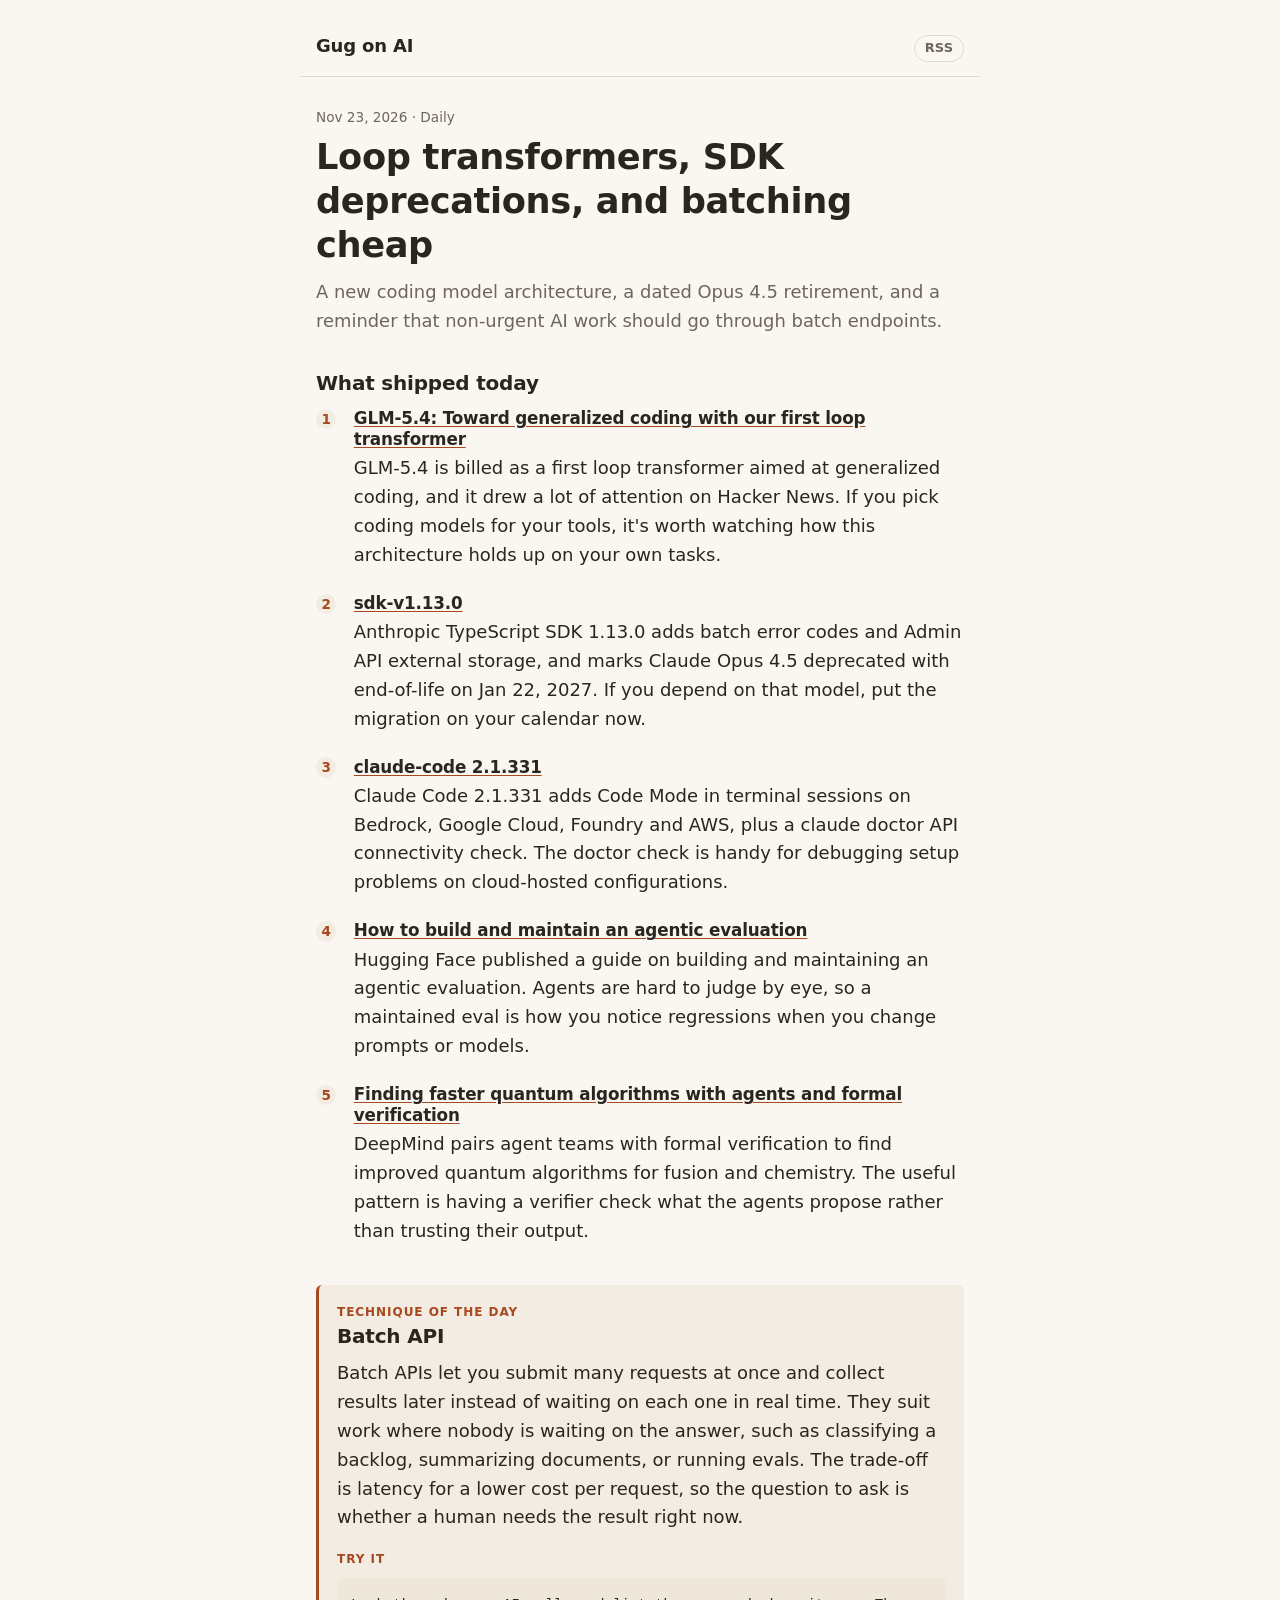
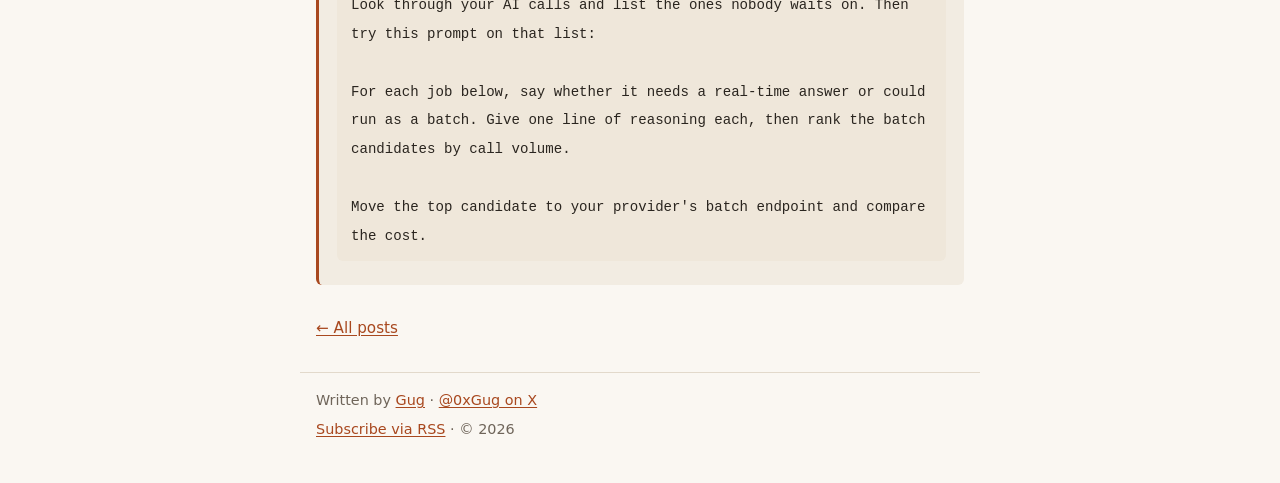
==== posts/2026-11-23.html @ 19f30ec9 "post: 2026-11-23" ====
<!doctype html>
<html lang="en">
<head>
<meta charset="utf-8">
<meta name="viewport" content="width=device-width, initial-scale=1">
<title>Loop transformers, SDK deprecations, and batching cheap · Gug on AI</title>
<meta name="description" content="A new coding model architecture, a dated Opus 4.5 retirement, and a reminder that non-urgent AI work should go through batch endpoints.">
<meta name="color-scheme" content="light dark">
<link rel="canonical" href="https://ai.sliceanalytics.xyz/posts/2026-11-23.html">
<link rel="stylesheet" href="../style.css">
<link rel="icon" href="../favicon.svg" type="image/svg+xml">
<link rel="alternate" type="application/rss+xml" title="Gug on AI" href="../feed.xml">
</head>
<body>
<header class="site">
<a class="brand" href="../index.html">Gug on AI</a>
<a class="rss" href="../feed.xml">RSS</a>
</header>
<main>
<article>
<p class="meta"><time datetime="2026-11-23">Nov 23, 2026</time> · Daily</p>
<h1>Loop transformers, SDK deprecations, and batching cheap</h1>
<p class="dek">A new coding model architecture, a dated Opus 4.5 retirement, and a reminder that non-urgent AI work should go through batch endpoints.</p>
<section>
<h2>What shipped today</h2>
<ol class="items">
<li><h3><a href="https://z.ai/blog/glm-5.4">GLM-5.4: Toward generalized coding with our first loop transformer</a></h3><p>GLM-5.4 is billed as a first loop transformer aimed at generalized coding, and it drew a lot of attention on Hacker News. If you pick coding models for your tools, it&#39;s worth watching how this architecture holds up on your own tasks.</p></li>
<li><h3><a href="https://github.com/anthropics/anthropic-sdk-typescript/releases/tag/sdk-v1.13.0">sdk-v1.13.0</a></h3><p>Anthropic TypeScript SDK 1.13.0 adds batch error codes and Admin API external storage, and marks Claude Opus 4.5 deprecated with end-of-life on Jan 22, 2027. If you depend on that model, put the migration on your calendar now.</p></li>
<li><h3><a href="https://github.com/anthropics/claude-code/blob/main/CHANGELOG.md">claude-code 2.1.331</a></h3><p>Claude Code 2.1.331 adds Code Mode in terminal sessions on Bedrock, Google Cloud, Foundry and AWS, plus a claude doctor API connectivity check. The doctor check is handy for debugging setup problems on cloud-hosted configurations.</p></li>
<li><h3><a href="https://huggingface.co/blog/agentic-evals">How to build and maintain an agentic evaluation</a></h3><p>Hugging Face published a guide on building and maintaining an agentic evaluation. Agents are hard to judge by eye, so a maintained eval is how you notice regressions when you change prompts or models.</p></li>
<li><h3><a href="https://deepmind.google/blog/finding-faster-quantum-algorithms-with-agents-and-formal-verification/">Finding faster quantum algorithms with agents and formal verification</a></h3><p>DeepMind pairs agent teams with formal verification to find improved quantum algorithms for fusion and chemistry. The useful pattern is having a verifier check what the agents propose rather than trusting their output.</p></li>
</ol>
</section>
<aside class="technique">
<p class="kicker">Technique of the day</p>
<h2>Batch API</h2>
<p>Batch APIs let you submit many requests at once and collect results later instead of waiting on each one in real time. They suit work where nobody is waiting on the answer, such as classifying a backlog, summarizing documents, or running evals. The trade-off is latency for a lower cost per request, so the question to ask is whether a human needs the result right now.</p>
<p class="try-label">Try it</p>
<pre><code>Look through your AI calls and list the ones nobody waits on. Then try this prompt on that list:

For each job below, say whether it needs a real-time answer or could run as a batch. Give one line of reasoning each, then rank the batch candidates by call volume.

Move the top candidate to your provider&#39;s batch endpoint and compare the cost.</code></pre>
</aside>
</article>
<nav class="back"><a href="../index.html">← All posts</a></nav>
</main>
<footer class="site">
<p>Written by <a href="https://x.com/0xGug" rel="me">Gug</a> · <a href="https://x.com/0xGug" rel="me">@0xGug on X</a></p><p><a href="../feed.xml">Subscribe via RSS</a> · © 2026</p>
</footer>
</body>
</html>
---- style.css ----
/* Mobile-first single column. Warm light by default, warm dark via prefers-color-scheme. */
:root {
  --bg: #faf7f2;
  --surface: #f2ece2;
  --text: #2a251f;
  --muted: #6f655a;
  --rule: #e2d9cb;
  --accent: #a8481f;
  --code-bg: #efe7da;
  color-scheme: light dark;
}
@media (prefers-color-scheme: dark) {
  :root {
    --bg: #1b1814;
    --surface: #24201b;
    --text: #ece5da;
    --muted: #a99d8e;
    --rule: #3a332b;
    --accent: #ec9a6a;
    --code-bg: #2b261f;
  }
}

*, *::before, *::after { box-sizing: border-box; }
html { -webkit-text-size-adjust: 100%; text-size-adjust: 100%; }
body {
  margin: 0;
  background: var(--bg);
  color: var(--text);
  font: 17px/1.6 system-ui, -apple-system, "Segoe UI", Roboto, "Helvetica Neue", Arial, sans-serif;
  overflow-wrap: break-word;
}
header.site, main, footer.site {
  max-width: 680px;
  margin: 0 auto;
  padding-left: 16px;
  padding-right: 16px;
}
a { color: var(--accent); text-underline-offset: 2px; }
a:hover { text-decoration-thickness: 2px; }

header.site {
  display: flex;
  align-items: baseline;
  justify-content: space-between;
  gap: 12px;
  padding-top: 20px;
  padding-bottom: 14px;
  border-bottom: 1px solid var(--rule);
}
header.site .brand { color: var(--text); font-weight: 700; text-decoration: none; letter-spacing: -0.01em; }
header.site .rss {
  font-size: 13px;
  font-weight: 600;
  color: var(--muted);
  text-decoration: none;
  border: 1px solid var(--rule);
  border-radius: 999px;
  padding: 2px 10px;
  flex-shrink: 0;
}

main { padding-top: 8px; padding-bottom: 32px; }
h1, h2, h3 { line-height: 1.25; letter-spacing: -0.01em; }
h1 { font-size: 1.85rem; margin: 0.2em 0 0.3em; }
h2 { font-size: 1.25rem; margin: 1.8em 0 0.6em; }
h3 { font-size: 1.05rem; margin: 0 0 0.25em; }
p { margin: 0 0 1em; }

.meta { color: var(--muted); font-size: 0.85rem; margin: 1.6em 0 0; }
.dek { font-size: 1.12rem; color: var(--muted); margin-bottom: 1.4em; }
.intro p { color: var(--muted); margin: 1.4em 0 0.4em; }

ol.items { list-style: none; padding: 0; margin: 0; counter-reset: item; }
ol.items li { counter-increment: item; position: relative; padding: 0 0 0 2.1em; margin: 0 0 1.3em; }
ol.items li::before {
  content: counter(item);
  position: absolute;
  left: 0;
  top: 0.05em;
  width: 1.5em;
  height: 1.5em;
  border-radius: 50%;
  background: var(--surface);
  color: var(--accent);
  font-size: 0.85rem;
  font-weight: 700;
  line-height: 1.5em;
  text-align: center;
}
ol.items h3 a { color: var(--text); text-decoration-color: var(--accent); }
ol.items p { margin: 0; color: var(--text); }

aside.technique {
  margin: 2.2em 0 1em;
  padding: 18px 18px 6px;
  background: var(--surface);
  border-left: 3px solid var(--accent);
  border-radius: 6px;
}
aside.technique h2 { margin: 0.1em 0 0.5em; }
.kicker, .try-label {
  margin: 0;
  font-size: 0.75rem;
  font-weight: 700;
  letter-spacing: 0.08em;
  text-transform: uppercase;
  color: var(--accent);
}
.try-label { margin-top: 0.4em; }
pre {
  background: var(--code-bg);
  border-radius: 6px;
  padding: 12px 14px;
  margin: 0.5em 0 1em;
  overflow-x: auto;
  white-space: pre-wrap;
  word-break: break-word;
}
code { font: 0.88rem/1.5 ui-monospace, "SF Mono", "Cascadia Mono", Consolas, monospace; }

ul.post-list { list-style: none; padding: 0; margin: 0; }
ul.post-list li { padding: 2px 0 14px; border-bottom: 1px solid var(--rule); }
ul.post-list h2 { margin: 0.2em 0 0.3em; font-size: 1.2rem; }
ul.post-list h2 a { color: var(--text); text-decoration: none; }
ul.post-list h2 a:hover { color: var(--accent); }
ul.post-list p:not(.meta) { margin: 0; color: var(--muted); }

nav.back { margin-top: 2em; font-size: 0.95rem; }

footer.site {
  border-top: 1px solid var(--rule);
  padding-top: 16px;
  padding-bottom: 36px;
  color: var(--muted);
  font-size: 0.9rem;
}
footer.site p { margin: 0 0 0.4em; }

@media (min-width: 720px) {
  body { font-size: 18px; }
  h1 { font-size: 2.2rem; }
  header.site { padding-top: 32px; }
}
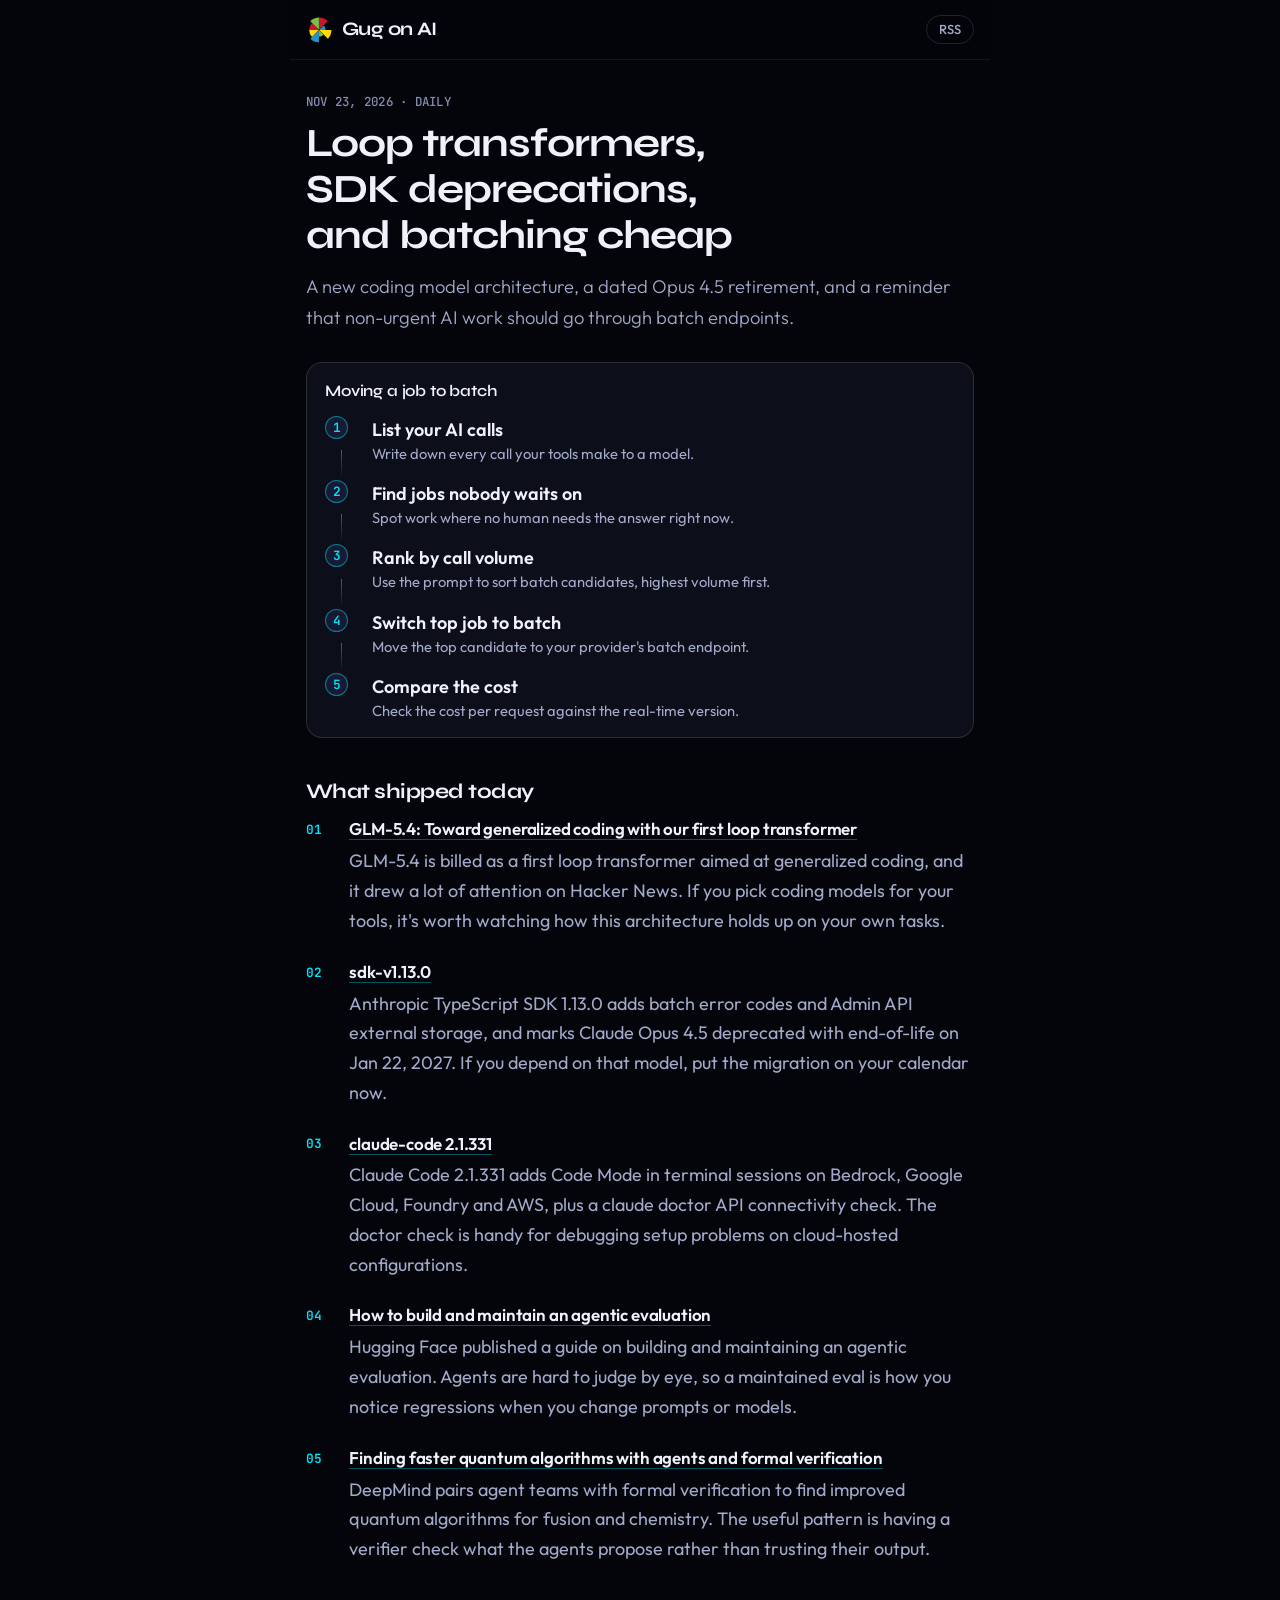
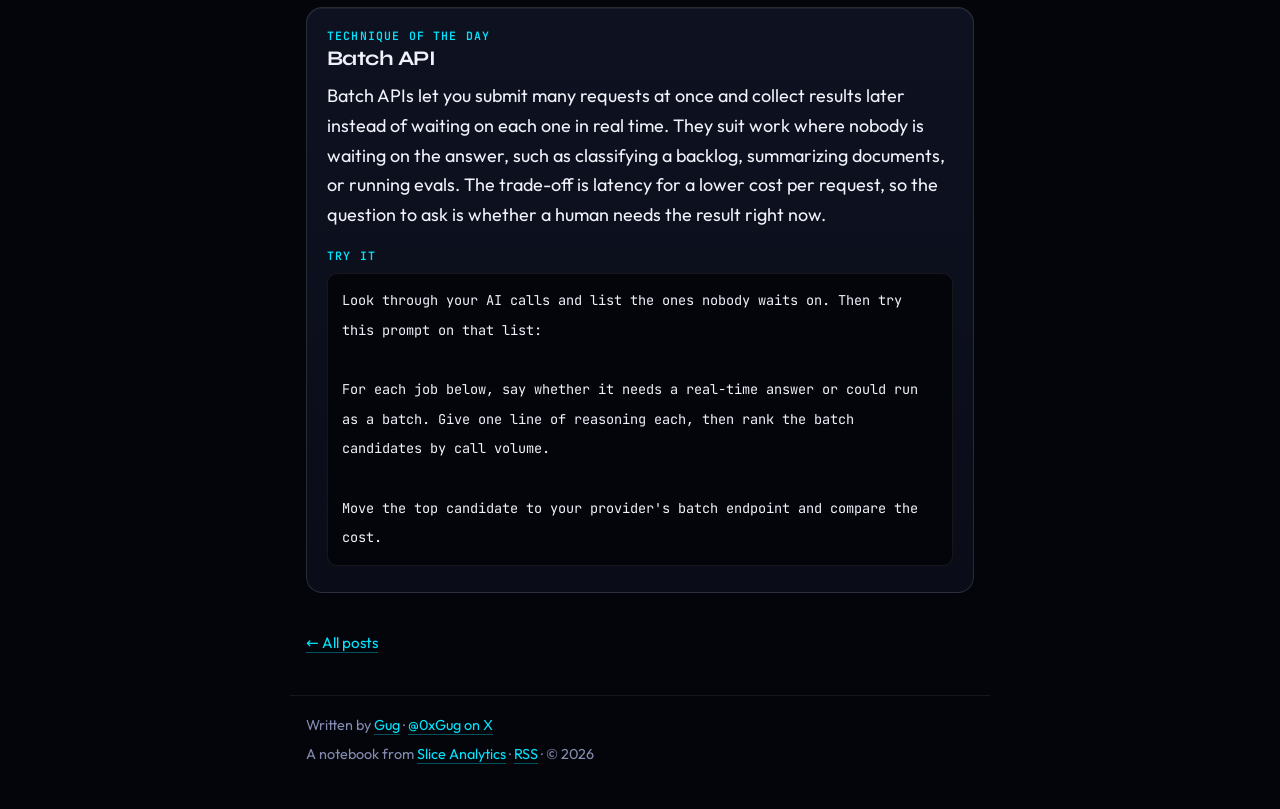
==== commit ad853a50: "site: Slice branding, chart on 2026-11-23" ====
--- a/posts/2026-11-23.html
+++ b/posts/2026-11-23.html
@@ -5,15 +5,25 @@
 <meta name="viewport" content="width=device-width, initial-scale=1">
 <title>Loop transformers, SDK deprecations, and batching cheap · Gug on AI</title>
 <meta name="description" content="A new coding model architecture, a dated Opus 4.5 retirement, and a reminder that non-urgent AI work should go through batch endpoints.">
-<meta name="color-scheme" content="light dark">
+<meta name="color-scheme" content="dark">
+<meta name="theme-color" content="#04050a">
+<meta property="og:type" content="article">
+<meta property="og:title" content="Loop transformers, SDK deprecations, and batching cheap · Gug on AI">
+<meta property="og:description" content="A new coding model architecture, a dated Opus 4.5 retirement, and a reminder that non-urgent AI work should go through batch endpoints.">
+<meta property="og:site_name" content="Gug on AI">
+<meta property="og:url" content="https://ai.sliceanalytics.xyz/posts/2026-11-23.html">
+<meta name="twitter:card" content="summary">
+<meta name="twitter:creator" content="@0xGug">
 <link rel="canonical" href="https://ai.sliceanalytics.xyz/posts/2026-11-23.html">
+<link rel="preload" href="../fonts/outfit.woff2" as="font" type="font/woff2" crossorigin>
+<link rel="preload" href="../fonts/syne.woff2" as="font" type="font/woff2" crossorigin>
 <link rel="stylesheet" href="../style.css">
 <link rel="icon" href="../favicon.svg" type="image/svg+xml">
 <link rel="alternate" type="application/rss+xml" title="Gug on AI" href="../feed.xml">
 </head>
 <body>
 <header class="site">
-<a class="brand" href="../index.html">Gug on AI</a>
+<a class="brand" href="../index.html"><svg class="mark" aria-hidden="true" viewBox="-106 -106 212 212"><path fill="#C8172A" d="M0 0L0 -100A100 100 0 0 1 70.71 -70.71Z" transform="translate(0.65 -1.57)"/><path fill="#2193CB" d="M0 0L36.42 -36.42A51.5 51.5 0 0 1 51.5 0Z" transform="translate(1.57 -0.65)"/><path fill="#FFD906" d="M0 0L100 0A100 100 0 0 1 70.71 70.71Z" transform="translate(1.57 0.65)"/><path fill="#77C14B" d="M0 0L36.42 36.42A51.5 51.5 0 0 1 0 51.5Z" transform="translate(0.65 1.57)"/><path fill="#2193CB" d="M0 0L0 100A100 100 0 0 1 -70.71 70.71Z" transform="translate(-0.65 1.57)"/><path fill="#FFD906" d="M0 0L-55.51 55.51A78.5 78.5 0 0 1 -78.5 0Z" transform="translate(-1.57 0.65)"/><path fill="#C8172A" d="M0 0L-78.5 0A78.5 78.5 0 0 1 -55.51 -55.51Z" transform="translate(-1.57 -0.65)"/><path fill="#77C14B" d="M0 0L-70.71 -70.71A100 100 0 0 1 0 -100Z" transform="translate(-0.65 -1.57)"/></svg><span>Gug on AI</span></a>
 <a class="rss" href="../feed.xml">RSS</a>
 </header>
 <main>
@@ -21,6 +31,16 @@
 <p class="meta"><time datetime="2026-11-23">Nov 23, 2026</time> · Daily</p>
 <h1>Loop transformers, SDK deprecations, and batching cheap</h1>
 <p class="dek">A new coding model architecture, a dated Opus 4.5 retirement, and a reminder that non-urgent AI work should go through batch endpoints.</p>
+<figure class="viz" data-viz="flow">
+<figcaption>Moving a job to batch</figcaption>
+<ol class="viz-flow">
+<li><strong>List your AI calls</strong><span>Write down every call your tools make to a model.</span></li>
+<li><strong>Find jobs nobody waits on</strong><span>Spot work where no human needs the answer right now.</span></li>
+<li><strong>Rank by call volume</strong><span>Use the prompt to sort batch candidates, highest volume first.</span></li>
+<li><strong>Switch top job to batch</strong><span>Move the top candidate to your provider&#39;s batch endpoint.</span></li>
+<li><strong>Compare the cost</strong><span>Check the cost per request against the real-time version.</span></li>
+</ol>
+</figure>
 <section>
 <h2>What shipped today</h2>
 <ol class="items">
@@ -46,7 +66,7 @@
 <nav class="back"><a href="../index.html">← All posts</a></nav>
 </main>
 <footer class="site">
-<p>Written by <a href="https://x.com/0xGug" rel="me">Gug</a> · <a href="https://x.com/0xGug" rel="me">@0xGug on X</a></p><p><a href="../feed.xml">Subscribe via RSS</a> · © 2026</p>
+<p>Written by <a href="https://x.com/0xGug" rel="me">Gug</a> · <a href="https://x.com/0xGug" rel="me">@0xGug on X</a></p><p>A notebook from <a href="https://sliceanalytics.xyz/">Slice Analytics</a> · <a href="../feed.xml">RSS</a> · © 2026</p>
 </footer>
 </body>
 </html>
--- a/style.css
+++ b/style.css
@@ -1,144 +1,229 @@
-/* Mobile-first single column. Warm light by default, warm dark via prefers-color-scheme. */
+/* Matches sliceanalytics.xyz: void-dark surfaces, cyan accent, Syne display, Outfit body, JetBrains Mono. */
+@font-face { font-family: 'Syne'; font-style: normal; font-weight: 500 800; font-display: swap; src: url(fonts/syne.woff2) format('woff2'); }
+@font-face { font-family: 'Outfit'; font-style: normal; font-weight: 300 700; font-display: swap; src: url(fonts/outfit.woff2) format('woff2'); }
+@font-face { font-family: 'JetBrains Mono'; font-style: normal; font-weight: 400 600; font-display: swap; src: url(fonts/jetbrains-mono.woff2) format('woff2'); }
+
 :root {
-  --bg: #faf7f2;
-  --surface: #f2ece2;
-  --text: #2a251f;
-  --muted: #6f655a;
-  --rule: #e2d9cb;
-  --accent: #a8481f;
-  --code-bg: #efe7da;
-  color-scheme: light dark;
-}
-@media (prefers-color-scheme: dark) {
-  :root {
-    --bg: #1b1814;
-    --surface: #24201b;
-    --text: #ece5da;
-    --muted: #a99d8e;
-    --rule: #3a332b;
-    --accent: #ec9a6a;
-    --code-bg: #2b261f;
-  }
+  --void: #04050a;
+  --surface: #0c0f1a;
+  --raised: #111528;
+  --glow: #161b33;
+  --track: #1a2036;
+  --line: rgba(255, 255, 255, .07);
+  --line-2: rgba(255, 255, 255, .12);
+  --text: #f0f1fa;
+  --dim: #a2a9c9;
+  --ghost: #858cb0;
+  --cyan: #00e5ff;
+  --red: #EE4655;
+  --green: #86D25A;
+  --yellow: #F2CC2E;
+  --blue: #36A6DE;
+  --display: 'Syne', ui-sans-serif, system-ui, sans-serif;
+  --body: 'Outfit', ui-sans-serif, system-ui, sans-serif;
+  --mono: 'JetBrains Mono', ui-monospace, SFMono-Regular, Menlo, Consolas, monospace;
+  color-scheme: dark;
 }
 
 *, *::before, *::after { box-sizing: border-box; }
 html { -webkit-text-size-adjust: 100%; text-size-adjust: 100%; }
 body {
   margin: 0;
-  background: var(--bg);
+  background: var(--void);
   color: var(--text);
-  font: 17px/1.6 system-ui, -apple-system, "Segoe UI", Roboto, "Helvetica Neue", Arial, sans-serif;
+  font: 400 17px/1.65 var(--body);
+  -webkit-font-smoothing: antialiased;
+  -moz-osx-font-smoothing: grayscale;
   overflow-wrap: break-word;
 }
+::selection { background: rgba(0, 229, 255, .28); color: #fff; }
+:focus-visible { outline: 2px solid var(--cyan); outline-offset: 3px; border-radius: 4px; }
 header.site, main, footer.site {
-  max-width: 680px;
+  max-width: 700px;
   margin: 0 auto;
-  padding-left: 16px;
-  padding-right: 16px;
-}
-a { color: var(--accent); text-underline-offset: 2px; }
-a:hover { text-decoration-thickness: 2px; }
+  padding-left: max(16px, env(safe-area-inset-left, 0px));
+  padding-right: max(16px, env(safe-area-inset-right, 0px));
+}
+a { color: var(--cyan); text-decoration: none; border-bottom: 1px solid rgba(0, 229, 255, .35); transition: border-color .15s; }
+a:hover { border-bottom-color: var(--cyan); }
 
 header.site {
+  position: sticky;
+  top: 0;
+  z-index: 10;
   display: flex;
-  align-items: baseline;
+  align-items: center;
   justify-content: space-between;
   gap: 12px;
-  padding-top: 20px;
-  padding-bottom: 14px;
-  border-bottom: 1px solid var(--rule);
-}
-header.site .brand { color: var(--text); font-weight: 700; text-decoration: none; letter-spacing: -0.01em; }
+  min-height: 60px;
+  background: rgba(4, 5, 10, .85);
+  -webkit-backdrop-filter: saturate(140%) blur(14px);
+  backdrop-filter: saturate(140%) blur(14px);
+  border-bottom: 1px solid var(--line);
+}
+header.site .brand {
+  display: flex;
+  align-items: center;
+  gap: 10px;
+  min-width: 0;
+  border: 0;
+  color: var(--text);
+  font: 700 19px/1.2 var(--display);
+  letter-spacing: -.03em;
+}
+header.site .brand span { overflow: hidden; text-overflow: ellipsis; white-space: nowrap; }
+header.site .mark { width: 26px; height: 26px; flex: none; }
 header.site .rss {
+  flex-shrink: 0;
+  border: 1px solid var(--line-2);
+  border-radius: 999px;
+  padding: 3px 12px;
+  color: var(--dim);
   font-size: 13px;
-  font-weight: 600;
-  color: var(--muted);
-  text-decoration: none;
-  border: 1px solid var(--rule);
-  border-radius: 999px;
-  padding: 2px 10px;
-  flex-shrink: 0;
-}
-
-main { padding-top: 8px; padding-bottom: 32px; }
-h1, h2, h3 { line-height: 1.25; letter-spacing: -0.01em; }
-h1 { font-size: 1.85rem; margin: 0.2em 0 0.3em; }
-h2 { font-size: 1.25rem; margin: 1.8em 0 0.6em; }
-h3 { font-size: 1.05rem; margin: 0 0 0.25em; }
+  font-weight: 500;
+}
+header.site .rss:hover { color: var(--text); border-color: rgba(255, 255, 255, .3); }
+
+main { padding-top: 8px; padding-bottom: 40px; }
+h1, h2, h3 { font-family: var(--display); line-height: 1.15; letter-spacing: -.025em; font-weight: 700; }
+h1 { font-size: 2rem; margin: .25em 0 .35em; text-wrap: balance; }
+h2 { font-size: 1.3rem; margin: 2em 0 .7em; }
+h3 { font-family: var(--body); font-size: 1.06rem; font-weight: 600; letter-spacing: -.01em; line-height: 1.35; margin: 0 0 .3em; }
 p { margin: 0 0 1em; }
 
-.meta { color: var(--muted); font-size: 0.85rem; margin: 1.6em 0 0; }
-.dek { font-size: 1.12rem; color: var(--muted); margin-bottom: 1.4em; }
-.intro p { color: var(--muted); margin: 1.4em 0 0.4em; }
+.meta { color: var(--ghost); font: 500 .78rem/1.4 var(--mono); letter-spacing: .02em; text-transform: uppercase; margin: 2em 0 0; }
+.dek { font-size: 1.15rem; font-weight: 300; color: var(--dim); margin-bottom: 1.4em; }
+.intro p { color: var(--dim); font-weight: 300; font-size: 1.1rem; margin: 1.6em 0 .6em; }
 
 ol.items { list-style: none; padding: 0; margin: 0; counter-reset: item; }
-ol.items li { counter-increment: item; position: relative; padding: 0 0 0 2.1em; margin: 0 0 1.3em; }
+ol.items li { counter-increment: item; position: relative; padding: 0 0 0 2.4em; margin: 0 0 1.4em; }
 ol.items li::before {
-  content: counter(item);
+  content: counter(item, decimal-leading-zero);
   position: absolute;
   left: 0;
-  top: 0.05em;
-  width: 1.5em;
-  height: 1.5em;
-  border-radius: 50%;
-  background: var(--surface);
-  color: var(--accent);
-  font-size: 0.85rem;
-  font-weight: 700;
-  line-height: 1.5em;
-  text-align: center;
-}
-ol.items h3 a { color: var(--text); text-decoration-color: var(--accent); }
-ol.items p { margin: 0; color: var(--text); }
+  top: .15em;
+  color: var(--cyan);
+  font: 600 .8rem/1.5 var(--mono);
+}
+ol.items h3 a { color: var(--text); border-bottom-color: rgba(0, 229, 255, .35); }
+ol.items h3 a:hover { border-bottom-color: var(--cyan); }
+ol.items p { margin: 0; color: var(--dim); }
 
 aside.technique {
-  margin: 2.2em 0 1em;
-  padding: 18px 18px 6px;
-  background: var(--surface);
-  border-left: 3px solid var(--accent);
-  border-radius: 6px;
-}
-aside.technique h2 { margin: 0.1em 0 0.5em; }
+  margin: 2.4em 0 1em;
+  padding: 20px 20px 8px;
+  background: linear-gradient(180deg, #0e1120 0%, #0a0d18 100%);
+  border: 1px solid var(--line-2);
+  border-radius: 16px;
+  box-shadow: 0 1px 0 rgba(255, 255, 255, .06) inset;
+}
+aside.technique h2 { margin: .15em 0 .5em; }
 .kicker, .try-label {
   margin: 0;
-  font-size: 0.75rem;
-  font-weight: 700;
-  letter-spacing: 0.08em;
+  color: var(--cyan);
+  font: 600 .72rem/1.4 var(--mono);
+  letter-spacing: .1em;
   text-transform: uppercase;
-  color: var(--accent);
-}
-.try-label { margin-top: 0.4em; }
+}
+.try-label { margin-top: .4em; }
 pre {
-  background: var(--code-bg);
-  border-radius: 6px;
+  background: var(--void);
+  border: 1px solid var(--line);
+  border-radius: 10px;
   padding: 12px 14px;
-  margin: 0.5em 0 1em;
+  margin: .5em 0 1em;
   overflow-x: auto;
   white-space: pre-wrap;
   word-break: break-word;
 }
-code { font: 0.88rem/1.5 ui-monospace, "SF Mono", "Cascadia Mono", Consolas, monospace; }
-
+code { font: .85rem/1.55 var(--mono); color: var(--text); }
+
+/* ---------- visuals ---------- */
+figure.viz {
+  margin: 1.6em 0 2em;
+  padding: 18px 18px 16px;
+  background: var(--surface);
+  border: 1px solid var(--line-2);
+  border-radius: 16px;
+}
+figure.viz figcaption {
+  margin: 0 0 14px;
+  color: var(--text);
+  font: 600 1rem/1.3 var(--display);
+  letter-spacing: -.01em;
+}
+.viz-bars { list-style: none; margin: 0; padding: 0; display: grid; gap: 10px; }
+.viz-bars li { display: grid; grid-template-columns: minmax(0, 9em) minmax(0, 1fr) auto; align-items: center; gap: 10px; font-size: .92rem; }
+.bar-label { color: var(--dim); overflow: hidden; text-overflow: ellipsis; white-space: nowrap; }
+.bar-track { height: 12px; background: var(--track); border-radius: 999px; overflow: hidden; }
+.bar-fill { display: block; height: 100%; border-radius: 999px; background: var(--blue); }
+.bar-fill.c1 { background: var(--green); }
+.bar-fill.c2 { background: var(--yellow); }
+.bar-fill.c3 { background: var(--red); }
+.bar-value { color: var(--text); font: 600 .82rem/1 var(--mono); white-space: nowrap; }
+.viz-credit { margin: 12px 0 0; color: var(--ghost); font-size: .8rem; }
+
+.viz-flow { list-style: none; margin: 0; padding: 0; counter-reset: step; display: grid; gap: 0; }
+.viz-flow li { counter-increment: step; position: relative; padding: 0 0 16px 2.6em; }
+.viz-flow li:last-child { padding-bottom: 0; }
+.viz-flow li::before {
+  content: counter(step);
+  position: absolute;
+  left: 0;
+  top: 0;
+  width: 1.8em;
+  height: 1.8em;
+  border-radius: 50%;
+  background: var(--glow);
+  box-shadow: 0 0 0 1px rgba(0, 229, 255, .45) inset;
+  color: var(--cyan);
+  font: 600 .8rem/1.8em var(--mono);
+  text-align: center;
+}
+.viz-flow li:not(:last-child)::after {
+  content: "";
+  position: absolute;
+  left: .9em;
+  top: 1.9em;
+  bottom: 2px;
+  width: 1px;
+  background: linear-gradient(var(--cyan), transparent);
+  opacity: .5;
+}
+.viz-flow strong { display: block; font-weight: 600; line-height: 1.5; }
+.viz-flow span { display: block; color: var(--dim); font-size: .92rem; line-height: 1.45; }
+
+.viz-compare { display: grid; grid-template-columns: 1fr; gap: 12px; }
+.viz-compare > div { padding: 12px 14px; border-radius: 12px; background: var(--void); border: 1px solid var(--line); }
+.viz-compare .right { box-shadow: 0 0 0 1px rgba(0, 229, 255, .3) inset; }
+.viz-side { margin: 0 0 6px; color: var(--ghost); font: 600 .72rem/1.4 var(--mono); letter-spacing: .1em; text-transform: uppercase; }
+.viz-compare .right .viz-side { color: var(--cyan); }
+.viz-compare ul { margin: 0; padding-left: 1.1em; color: var(--dim); font-size: .92rem; }
+.viz-compare li { margin: 0 0 4px; }
+
+/* ---------- index ---------- */
 ul.post-list { list-style: none; padding: 0; margin: 0; }
-ul.post-list li { padding: 2px 0 14px; border-bottom: 1px solid var(--rule); }
-ul.post-list h2 { margin: 0.2em 0 0.3em; font-size: 1.2rem; }
-ul.post-list h2 a { color: var(--text); text-decoration: none; }
-ul.post-list h2 a:hover { color: var(--accent); }
-ul.post-list p:not(.meta) { margin: 0; color: var(--muted); }
-
-nav.back { margin-top: 2em; font-size: 0.95rem; }
+ul.post-list li { padding: 2px 0 18px; border-bottom: 1px solid var(--line); }
+ul.post-list h2 { margin: .3em 0 .35em; font-size: 1.3rem; }
+ul.post-list h2 a { color: var(--text); border: 0; }
+ul.post-list h2 a:hover { color: var(--cyan); }
+ul.post-list p:not(.meta) { margin: 0; color: var(--dim); }
+
+nav.back { margin-top: 2.4em; font-size: .95rem; }
 
 footer.site {
-  border-top: 1px solid var(--rule);
-  padding-top: 16px;
-  padding-bottom: 36px;
-  color: var(--muted);
-  font-size: 0.9rem;
-}
-footer.site p { margin: 0 0 0.4em; }
-
+  border-top: 1px solid var(--line);
+  padding-top: 18px;
+  padding-bottom: max(36px, env(safe-area-inset-bottom, 0px));
+  color: var(--ghost);
+  font-size: .9rem;
+}
+footer.site p { margin: 0 0 .4em; }
+
+@media (min-width: 600px) {
+  .viz-compare { grid-template-columns: 1fr 1fr; }
+}
 @media (min-width: 720px) {
   body { font-size: 18px; }
-  h1 { font-size: 2.2rem; }
-  header.site { padding-top: 32px; }
-}
+  h1 { font-size: 2.5rem; }
+}
